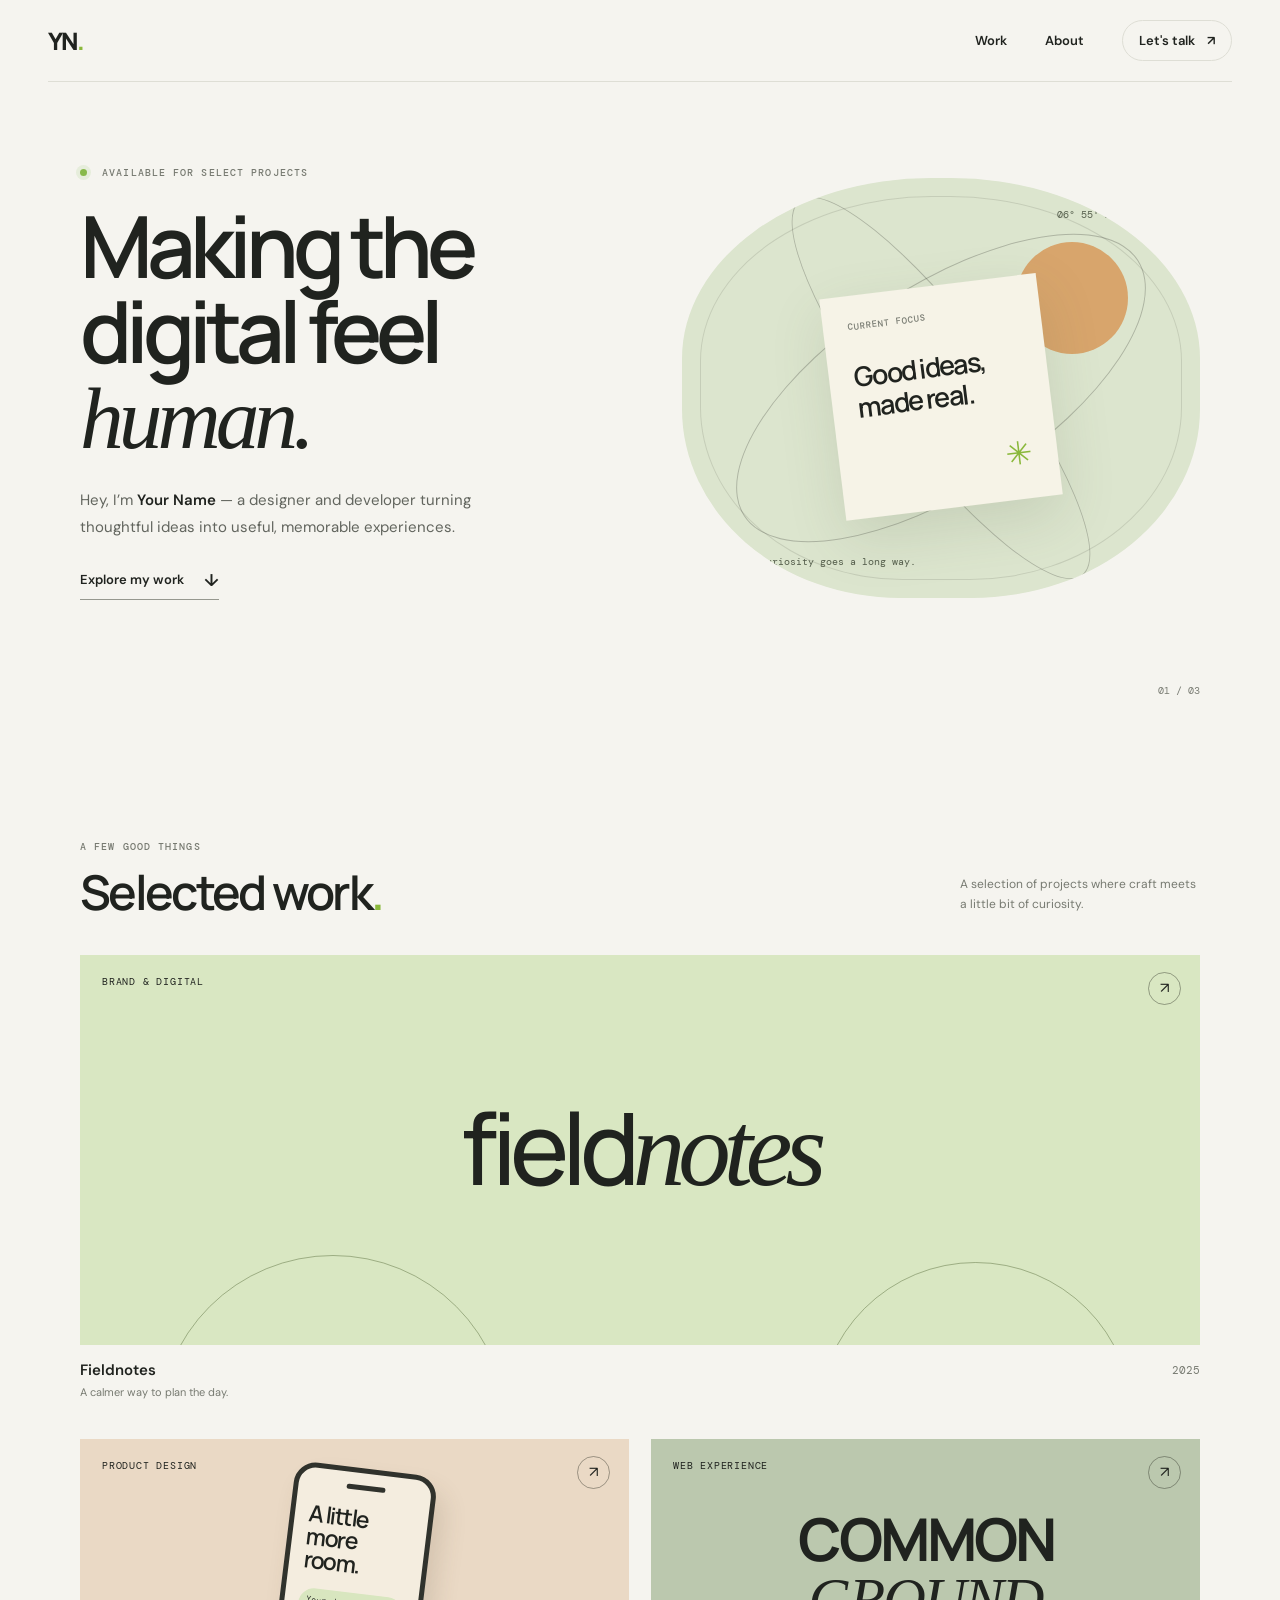
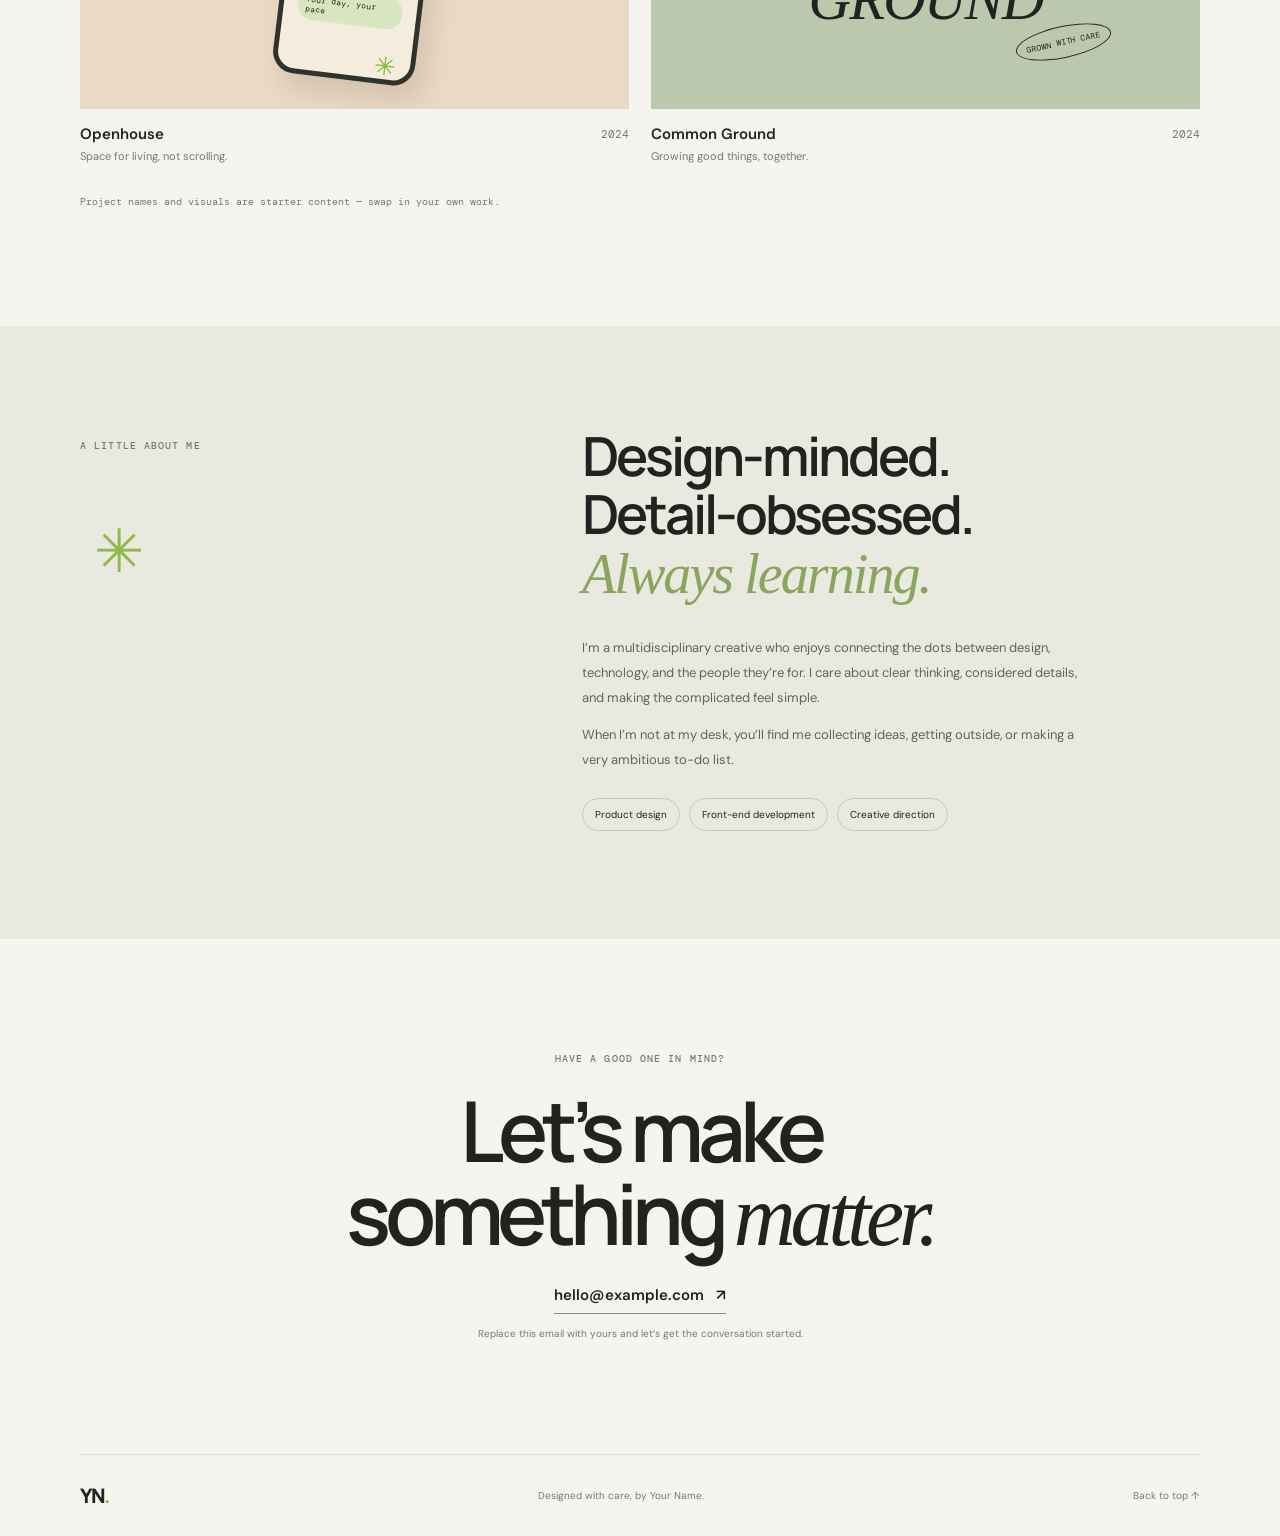
==== index.html @ 393f4171 "Add initial HTML, CSS, and JavaScript files for the project" ====
<!doctype html>
<html lang="en">
  <head>
    <meta charset="utf-8">
    <meta name="viewport" content="width=device-width, initial-scale=1">
    <meta name="theme-color" content="#f5f4ef">
    <meta name="description" content="The portfolio of Your Name, a designer and developer creating thoughtful digital experiences.">
    <title>Your Name — Designer &amp; Developer</title>
    <link rel="preconnect" href="https://fonts.googleapis.com">
    <link rel="preconnect" href="https://fonts.gstatic.com" crossorigin>
    <link href="https://fonts.googleapis.com/css2?family=DM+Mono:wght@400;500&family=DM+Sans:wght@400;500;600;700&family=Manrope:wght@400;500;600;700;800&display=swap" rel="stylesheet">
    <link rel="stylesheet" href="styles.css">
    <script src="script.js" defer></script>
  </head>
  <body>
    <header class="site-header">
      <a class="wordmark" href="#home" aria-label="Your Name, home">YN<span>.</span></a>
      <button class="menu-toggle" type="button" aria-expanded="false" aria-controls="site-nav">
        <span class="menu-toggle-label">Menu</span>
        <span class="menu-icon" aria-hidden="true"><span></span><span></span></span>
      </button>
      <nav class="site-nav" id="site-nav" aria-label="Main navigation">
        <a href="#work">Work</a>
        <a href="#about">About</a>
        <a class="nav-contact" href="#contact">Let's talk <span aria-hidden="true">↗</span></a>
      </nav>
    </header>

    <main>
      <section class="hero section-wrap" id="home">
        <div class="hero-copy">
          <p class="eyebrow"><span class="status-dot"></span> AVAILABLE FOR SELECT PROJECTS</p>
          <h1>Making the<br>digital feel <span class="serif-word">human.</span></h1>
          <p class="hero-intro">Hey, I’m <strong>Your Name</strong> — a designer and developer turning thoughtful ideas into useful, memorable experiences.</p>
          <a class="text-link" href="#work">Explore my work <span aria-hidden="true">↓</span></a>
        </div>
        <div class="hero-art" aria-label="Abstract illustration of a creative workspace" role="img">
          <div class="art-orbit orbit-one"></div>
          <div class="art-orbit orbit-two"></div>
          <div class="art-sun"></div>
          <div class="art-card">
            <span class="art-card-label">CURRENT FOCUS</span>
            <span class="art-card-title">Good ideas,<br>made real.</span>
            <span class="art-card-mark" aria-hidden="true">✳</span>
          </div>
          <span class="art-caption">A little curiosity goes a long way.</span>
          <span class="art-coordinate">06° 55' N&nbsp; 79° 51' E</span>
        </div>
        <span class="hero-index" aria-hidden="true">01 / 03</span>
      </section>

      <section class="work section-wrap" id="work">
        <div class="section-heading">
          <div>
            <p class="eyebrow">A FEW GOOD THINGS</p>
            <h2>Selected work<span class="accent-dot">.</span></h2>
          </div>
          <p class="section-note">A selection of projects where craft meets a little bit of curiosity.</p>
        </div>
        <div class="project-grid">
          <a class="project-card project-large" href="#contact">
            <div class="project-art project-art-one">
              <span class="project-kicker">BRAND &amp; DIGITAL</span>
              <span class="project-wordmark">field<span>notes</span></span>
              <span class="field-shape field-shape-one"></span>
              <span class="field-shape field-shape-two"></span>
              <span class="project-arrow" aria-hidden="true">↗</span>
            </div>
            <div class="project-meta"><div><h3>Fieldnotes</h3><p>A calmer way to plan the day.</p></div><span>2025</span></div>
          </a>
          <a class="project-card" href="#contact">
            <div class="project-art project-art-two">
              <span class="project-kicker">PRODUCT DESIGN</span>
              <div class="phone-mockup"><span class="phone-top"></span><span class="phone-greeting">A little<br>more room.</span><span class="phone-pill">Your day, your pace</span><span class="phone-spark">✳</span></div>
              <span class="project-arrow" aria-hidden="true">↗</span>
            </div>
            <div class="project-meta"><div><h3>Openhouse</h3><p>Space for living, not scrolling.</p></div><span>2024</span></div>
          </a>
          <a class="project-card" href="#contact">
            <div class="project-art project-art-three">
              <span class="project-kicker">WEB EXPERIENCE</span>
              <span class="studio-type">COMMON<br><i>GROUND</i></span>
              <span class="studio-stamp">GROWN WITH CARE</span>
              <span class="project-arrow" aria-hidden="true">↗</span>
            </div>
            <div class="project-meta"><div><h3>Common Ground</h3><p>Growing good things, together.</p></div><span>2024</span></div>
          </a>
        </div>
        <p class="edit-note">Project names and visuals are starter content — swap in your own work.</p>
      </section>

      <section class="about" id="about">
        <div class="section-wrap about-inner">
          <div class="about-label">
            <p class="eyebrow">A LITTLE ABOUT ME</p>
            <span class="about-doodle" aria-hidden="true">✳</span>
          </div>
          <div class="about-copy">
            <h2>Design-minded.<br>Detail-obsessed.<br><span>Always learning.</span></h2>
            <p>I’m a multidisciplinary creative who enjoys connecting the dots between design, technology, and the people they’re for. I care about clear thinking, considered details, and making the complicated feel simple.</p>
            <p>When I’m not at my desk, you’ll find me collecting ideas, getting outside, or making a very ambitious to-do list.</p>
            <div class="skills"><span>Product design</span><span>Front-end development</span><span>Creative direction</span></div>
          </div>
        </div>
      </section>

      <section class="contact section-wrap" id="contact">
        <p class="eyebrow">HAVE A GOOD ONE IN MIND?</p>
        <h2>Let’s make<br>something <span class="serif-word">matter.</span></h2>
        <a class="contact-link" href="mailto:hello@example.com">hello@example.com <span aria-hidden="true">↗</span></a>
        <p class="contact-hint">Replace this email with yours and let’s get the conversation started.</p>
      </section>
    </main>

    <footer class="site-footer section-wrap">
      <a class="wordmark" href="#home" aria-label="Back to top">YN<span>.</span></a>
      <p>Designed with care, by Your Name.</p>
      <a href="#home">Back to top ↑</a>
    </footer>
  </body>
</html>
---- styles.css ----
:root {
  color-scheme: light;
  --paper: #f5f4ef;
  --ink: #20231f;
  --muted: #777a71;
  --line: #deded5;
  --green: #c9ef74;
  --serif: Georgia, "Times New Roman", serif;
  --sans: "DM Sans", sans-serif;
}

* { box-sizing: border-box; }
html { scroll-behavior: smooth; scroll-padding-top: 90px; }
body { margin: 0; background: var(--paper); color: var(--ink); font-family: var(--sans); -webkit-font-smoothing: antialiased; }
a { color: inherit; text-decoration: none; }
button { font: inherit; }
.section-wrap { width: min(1120px, calc(100% - 96px)); margin-inline: auto; }

.site-header { height: 82px; width: min(1280px, calc(100% - 96px)); margin: auto; display: flex; align-items: center; justify-content: space-between; border-bottom: 1px solid var(--line); }
.wordmark { font-family: "Manrope", sans-serif; font-size: 24px; font-weight: 800; letter-spacing: -2px; }
.wordmark span, .accent-dot { color: #8ab83b; }
.site-nav { display: flex; align-items: center; gap: 38px; font-size: 13px; font-weight: 600; }
.site-nav a { transition: opacity .2s ease; }
.site-nav a:hover, .site-footer a:hover { opacity: .6; }
.nav-contact { border: 1px solid var(--line); border-radius: 30px; padding: 11px 16px; }
.nav-contact span { margin-left: 9px; }
.menu-toggle { display: none; }

.hero { position: relative; min-height: 645px; display: grid; grid-template-columns: 1.04fr .96fr; align-items: center; gap: 40px; padding-top: 36px; padding-bottom: 70px; }
.hero-copy { position: relative; z-index: 1; padding-bottom: 10px; }
.eyebrow { margin: 0 0 24px; color: var(--muted); font: 500 10px/1.5 "DM Mono", monospace; letter-spacing: 1.1px; }
.status-dot { display: inline-block; width: 7px; height: 7px; margin-right: 8px; border-radius: 50%; background: #88b94a; box-shadow: 0 0 0 4px #e6eddb; }
h1, h2, h3, p { margin-top: 0; }
.hero h1, .contact h2 { margin: 0; font: 600 clamp(54px, 6.7vw, 88px)/.99 "Manrope", sans-serif; letter-spacing: -6px; }
.serif-word { font: italic 400 1.02em/.9 var(--serif); letter-spacing: -5px; }
.hero-intro { max-width: 410px; margin: 28px 0 27px; color: #62655e; font-size: 15px; line-height: 1.8; }
.hero-intro strong { color: var(--ink); font-weight: 600; }
.text-link { display: inline-flex; align-items: center; gap: 20px; padding-bottom: 8px; border-bottom: 1px solid #96988f; font-size: 13px; font-weight: 600; }
.text-link span { font-size: 17px; transition: transform .2s ease; }
.text-link:hover span { transform: translateY(3px); }
.hero-art { position: relative; min-height: 420px; overflow: hidden; background: #dce5ce; border-radius: 48% 48% 44% 42% / 43% 43% 45% 45%; }
.hero-art::before { position: absolute; inset: 18px; border: 1px solid rgba(32, 35, 31, .12); border-radius: inherit; content: ""; }
.art-orbit { position: absolute; width: 470px; height: 205px; left: 50%; top: 50%; border: 1px solid rgba(32, 35, 31, .25); border-radius: 50%; transform: translate(-50%, -50%) rotate(-33deg); }
.orbit-two { width: 470px; height: 120px; transform: translate(-50%, -50%) rotate(53deg); }
.art-sun { position: absolute; width: 112px; height: 112px; top: 64px; right: 72px; border-radius: 50%; background: #d8a56c; }
.art-card { position: absolute; z-index: 1; top: 50%; left: 50%; width: 218px; min-height: 223px; padding: 25px; display: flex; flex-direction: column; justify-content: space-between; background: #f6f3e7; box-shadow: 0 20px 55px #4e604626; transform: translate(-50%, -46%) rotate(-7deg); }
.art-card-label { font: 500 9px "DM Mono", monospace; letter-spacing: 1px; color: var(--muted); }
.art-card-title { font: 600 27px/1.12 "Manrope", sans-serif; letter-spacing: -1.5px; }
.art-card-mark { align-self: flex-end; color: #8ab83b; font-size: 32px; }
.art-caption, .art-coordinate { position: absolute; z-index: 1; font: 10px "DM Mono", monospace; color: #545d4b; }
.art-caption { left: 24px; bottom: 30px; }
.art-coordinate { right: 23px; top: 30px; }
.hero-index { position: absolute; right: 0; bottom: 30px; color: var(--muted); font: 10px "DM Mono", monospace; }

.work { padding-top: 112px; padding-bottom: 118px; }
.section-heading { display: flex; align-items: end; justify-content: space-between; margin-bottom: 36px; }
.section-heading .eyebrow { margin-bottom: 12px; }
.section-heading h2 { margin: 0; font: 600 clamp(34px, 4vw, 48px)/1.1 "Manrope", sans-serif; letter-spacing: -2.7px; }
.section-note { width: 240px; margin: 0 0 4px; color: var(--muted); font-size: 12px; line-height: 1.7; }
.project-grid { display: grid; grid-template-columns: 1fr 1fr; column-gap: 22px; row-gap: 40px; }
.project-card { display: block; min-width: 0; }
.project-art { position: relative; height: 270px; display: flex; align-items: center; justify-content: center; overflow: hidden; }
.project-large { grid-column: 1 / -1; }
.project-large .project-art { height: 390px; }
.project-art-one { background: #d9e7c2; }
.project-art-two { background: #ead9c5; }
.project-art-three { background: #bbc8ae; }
.project-kicker { position: absolute; top: 20px; left: 22px; z-index: 2; font: 10px "DM Mono", monospace; letter-spacing: .8px; }
.project-arrow { position: absolute; z-index: 2; top: 17px; right: 19px; width: 33px; height: 33px; display: grid; place-items: center; border: 1px solid #26282066; border-radius: 50%; font-size: 15px; transition: background .2s ease, transform .2s ease; }
.project-card:hover .project-arrow { background: var(--green); transform: rotate(45deg); }
.project-wordmark { position: relative; z-index: 1; font: 500 clamp(54px, 8vw, 100px)/1 "Manrope", sans-serif; letter-spacing: -7px; }
.project-wordmark span { font: italic 400 1.05em var(--serif); }
.field-shape { position: absolute; width: 315px; height: 315px; right: 6%; bottom: -232px; border: 1px solid #60744480; border-radius: 50%; }
.field-shape-two { right: auto; bottom: -260px; left: 7%; width: 350px; height: 350px; }
.phone-mockup { position: relative; width: 143px; height: 212px; padding: 34px 14px 14px; border: 5px solid #30322c; border-radius: 22px; background: #f4eddf; box-shadow: 10px 15px 25px #55452d25; transform: rotate(7deg); }
.phone-top { position: absolute; width: 39px; height: 5px; top: 12px; left: calc(50% - 19px); border-radius: 5px; background: #30322c; }
.phone-greeting { display: block; font: 600 23px/1 "Manrope", sans-serif; letter-spacing: -1.5px; }
.phone-pill { display: block; width: fit-content; margin-top: 17px; padding: 6px 8px; border-radius: 20px; background: #d8e6bf; font: 8px "DM Mono", monospace; }
.phone-spark { display: block; margin-top: 20px; color: #8ab83b; text-align: right; font-size: 26px; }
.studio-type { font: 700 clamp(38px, 5vw, 59px)/.86 "Manrope", sans-serif; letter-spacing: -3px; text-align: center; }
.studio-type i { font: italic 400 1em var(--serif); letter-spacing: -2px; }
.studio-stamp { position: absolute; right: 16%; bottom: 19%; padding: 10px; border: 1px solid #25291c; border-radius: 50%; font: 8px "DM Mono", monospace; transform: rotate(-12deg); }
.project-meta { display: flex; align-items: start; justify-content: space-between; padding-top: 15px; }
.project-meta h3 { margin: 0 0 5px; font-size: 15px; font-weight: 600; }
.project-meta p, .project-meta > span { margin: 0; color: var(--muted); font-size: 11px; }
.project-meta > span { padding-top: 3px; font-family: "DM Mono", monospace; }
.edit-note { margin: 32px 0 0; color: var(--muted); font: 10px "DM Mono", monospace; }

.about { padding: 100px 0 108px; background: #e9e9df; }
.about-inner { display: grid; grid-template-columns: .8fr 1.2fr; gap: 90px; }
.about-label .eyebrow { margin-top: 12px; }
.about-doodle { display: inline-block; margin: 35px 0 0 14px; color: #91b94c; font-size: 60px; }
.about-copy h2 { margin: 0 0 30px; font: 600 clamp(36px, 4.5vw, 54px)/1.08 "Manrope", sans-serif; letter-spacing: -3px; }
.about-copy h2 span { color: #8ba45e; font: italic 400 1.04em var(--serif); letter-spacing: -2px; }
.about-copy > p { max-width: 515px; color: #62655e; font-size: 13px; line-height: 1.9; }
.skills { display: flex; flex-wrap: wrap; gap: 9px; margin-top: 25px; }
.skills span { padding: 9px 12px; border: 1px solid #c8c9bd; border-radius: 30px; font-size: 10px; }

.contact { padding-top: 112px; padding-bottom: 114px; text-align: center; }
.contact .eyebrow { margin-bottom: 22px; }
.contact h2 { font-size: clamp(54px, 7vw, 84px); }
.contact-link { display: inline-block; margin-top: 30px; padding-bottom: 8px; border-bottom: 1px solid #8a8d83; font-size: 15px; font-weight: 600; }
.contact-link span { margin-left: 8px; }
.contact-hint { margin: 13px 0 0; color: var(--muted); font-size: 10px; }
.site-footer { min-height: 82px; display: flex; align-items: center; justify-content: space-between; border-top: 1px solid var(--line); }
.site-footer .wordmark { font-size: 20px; }
.site-footer p, .site-footer > a:last-child { margin: 0; color: var(--muted); font-size: 10px; }

@media (max-width: 760px) {
  .section-wrap, .site-header { width: calc(100% - 44px); }
  .site-header { height: 70px; }
  .menu-toggle { display: flex; align-items: center; gap: 10px; padding: 8px 0 8px 8px; border: 0; background: transparent; color: var(--ink); cursor: pointer; font-size: 12px; }
  .menu-icon { display: flex; width: 18px; flex-direction: column; gap: 5px; }
  .menu-icon span { height: 1px; background: var(--ink); }
  .site-nav { position: absolute; z-index: 4; top: 69px; right: 22px; left: 22px; display: none; align-items: stretch; gap: 0; padding: 8px 18px; border: 1px solid var(--line); background: var(--paper); }
  .site-nav.is-open { display: flex; flex-direction: column; }
  .site-nav a { padding: 14px 0; }
  .site-nav .nav-contact { padding: 14px 0; border: 0; border-top: 1px solid var(--line); border-radius: 0; }
  .hero { min-height: auto; grid-template-columns: 1fr; gap: 42px; padding-top: 75px; padding-bottom: 68px; }
  .hero h1 { font-size: clamp(54px, 13vw, 78px); letter-spacing: -4px; }
  .hero-art { min-height: 340px; }
  .art-sun { width: 85px; height: 85px; top: 55px; right: 46px; }
  .art-card { width: 190px; min-height: 195px; }
  .art-card-title { font-size: 24px; }
  .hero-index { bottom: 23px; }
  .work { padding-top: 75px; padding-bottom: 80px; }
  .section-heading { align-items: start; flex-direction: column; gap: 15px; margin-bottom: 26px; }
  .section-note { width: auto; max-width: 300px; }
  .project-grid { grid-template-columns: 1fr; row-gap: 30px; }
  .project-large { grid-column: auto; }
  .project-large .project-art { height: 280px; }
  .project-art { height: 250px; }
  .project-wordmark { letter-spacing: -4px; }
  .about { padding: 70px 0 75px; }
  .about-inner { grid-template-columns: 1fr; gap: 22px; }
  .about-doodle { display: none; }
  .about-copy h2 { font-size: 43px; }
  .contact { padding-top: 80px; padding-bottom: 84px; }
  .contact h2 { font-size: clamp(55px, 13vw, 78px); letter-spacing: -4px; }
  .site-footer { min-height: 72px; }
}

@media (prefers-reduced-motion: reduce) {
  *, *::before, *::after { scroll-behavior: auto !important; transition-duration: .01ms !important; animation-duration: .01ms !important; }
}
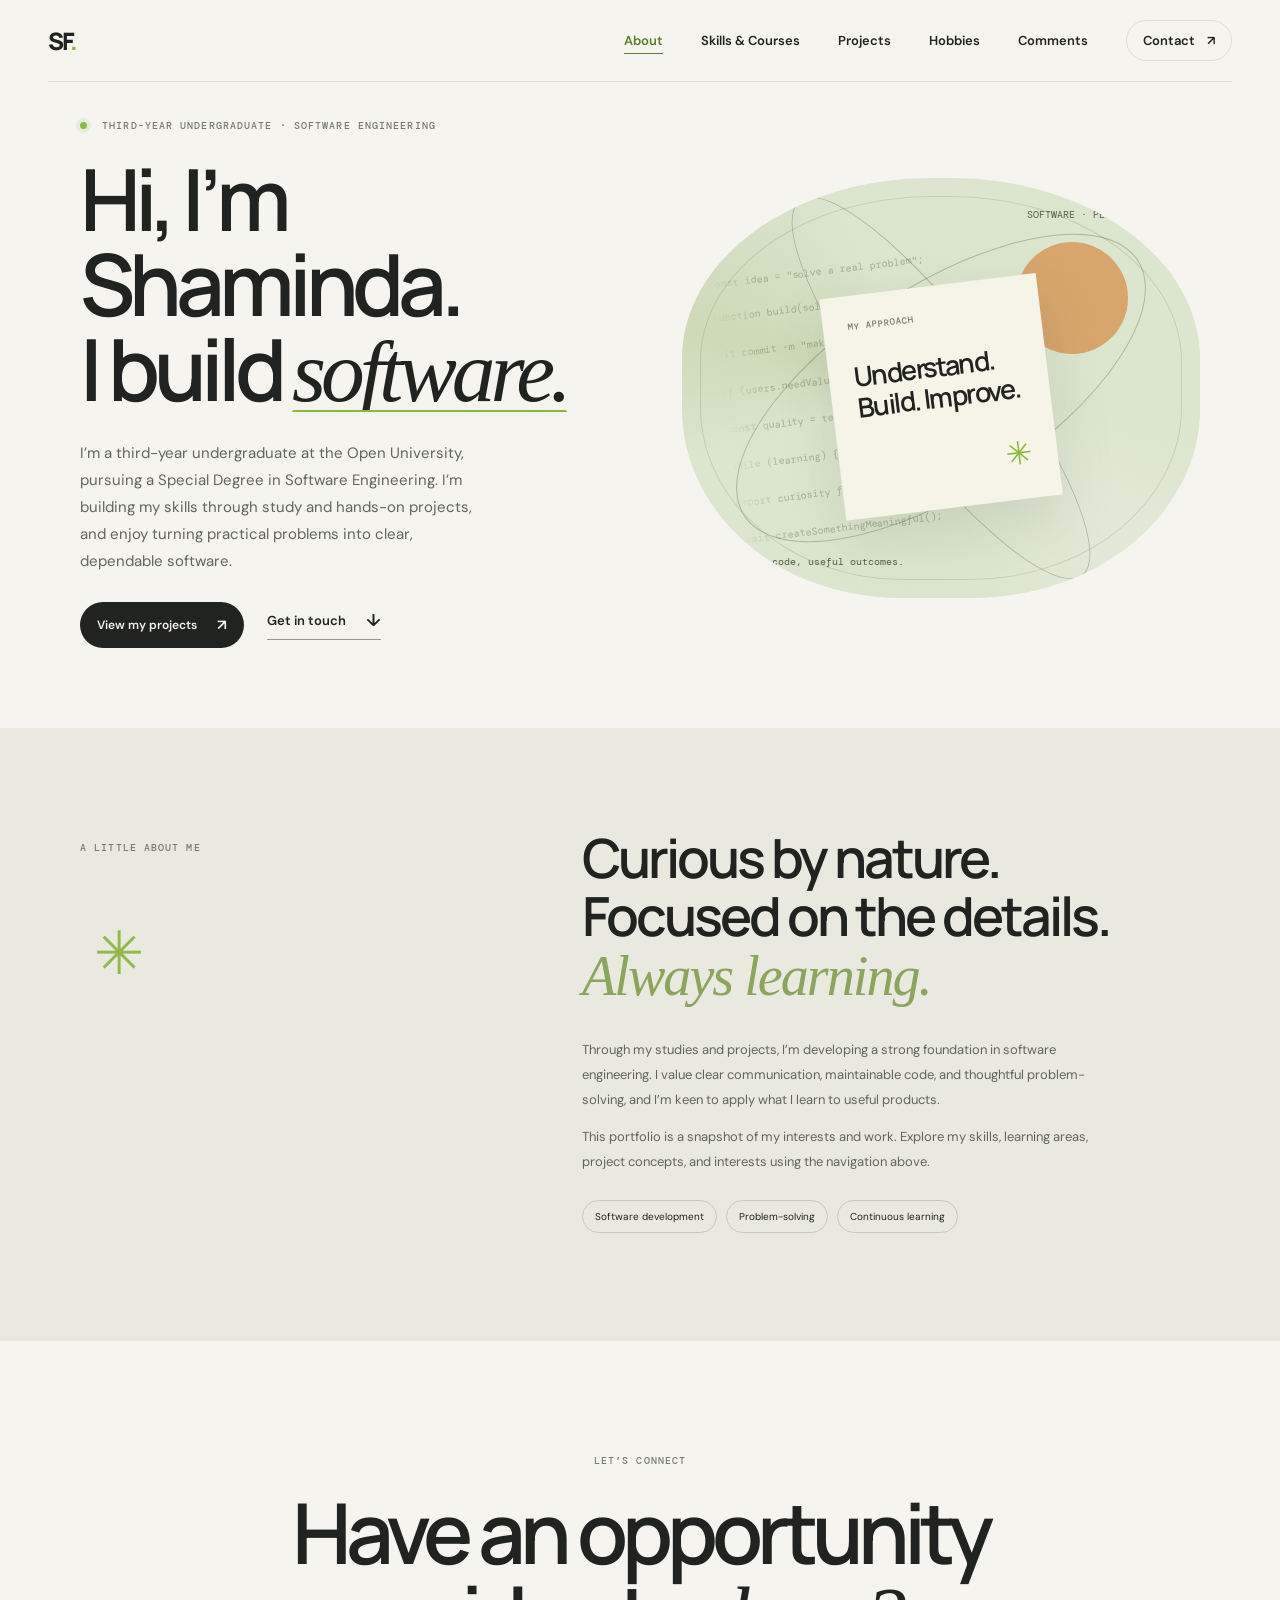
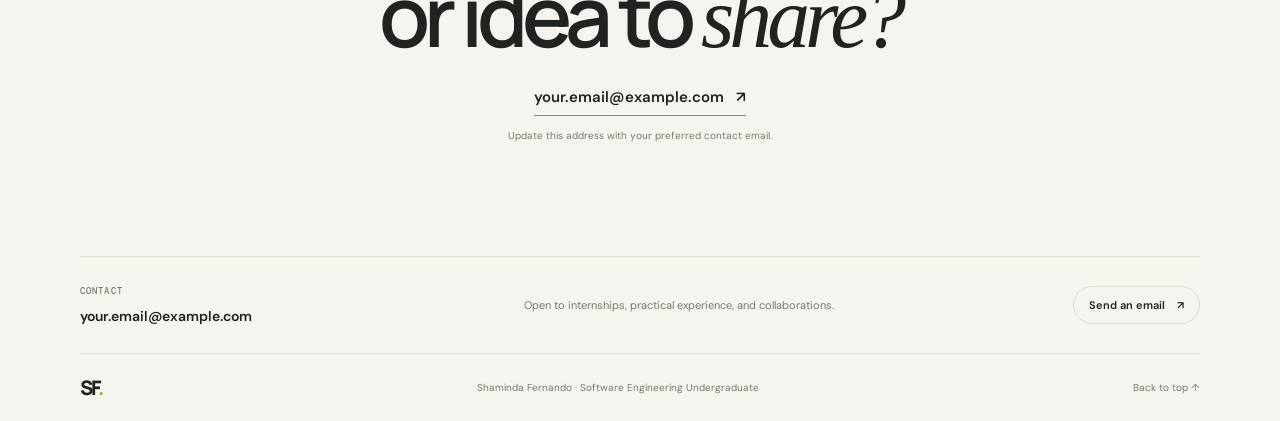
==== commit 827e6142: "Initial portfolio upload" ====
--- a/index.html
+++ b/index.html
@@ -4,118 +4,94 @@
     <meta charset="utf-8">
     <meta name="viewport" content="width=device-width, initial-scale=1">
     <meta name="theme-color" content="#f5f4ef">
-    <meta name="description" content="The portfolio of Your Name, a designer and developer creating thoughtful digital experiences.">
-    <title>Your Name — Designer &amp; Developer</title>
+    <meta name="description" content="About Shaminda Fernando, a third-year undergraduate at the Open University pursuing a Special Degree in Software Engineering.">
+    <title>About — Shaminda Fernando</title>
     <link rel="preconnect" href="https://fonts.googleapis.com">
     <link rel="preconnect" href="https://fonts.gstatic.com" crossorigin>
     <link href="https://fonts.googleapis.com/css2?family=DM+Mono:wght@400;500&family=DM+Sans:wght@400;500;600;700&family=Manrope:wght@400;500;600;700;800&display=swap" rel="stylesheet">
     <link rel="stylesheet" href="styles.css">
     <script src="script.js" defer></script>
   </head>
-  <body>
+  <body id="top">
     <header class="site-header">
-      <a class="wordmark" href="#home" aria-label="Your Name, home">YN<span>.</span></a>
+      <a class="wordmark" href="index.html" aria-label="Shaminda Fernando, home">SF<span>.</span></a>
       <button class="menu-toggle" type="button" aria-expanded="false" aria-controls="site-nav">
         <span class="menu-toggle-label">Menu</span>
         <span class="menu-icon" aria-hidden="true"><span></span><span></span></span>
       </button>
       <nav class="site-nav" id="site-nav" aria-label="Main navigation">
-        <a href="#work">Work</a>
-        <a href="#about">About</a>
-        <a class="nav-contact" href="#contact">Let's talk <span aria-hidden="true">↗</span></a>
+        <a href="index.html" aria-current="page">About</a>
+        <a href="skills.html">Skills &amp; Courses</a>
+        <a href="projects.html">Projects</a>
+        <a href="hobbies.html">Hobbies</a>
+        <a href="comments.html">Comments</a>
+        <a class="nav-contact" href="#contact">Contact <span aria-hidden="true">↗</span></a>
       </nav>
     </header>
 
     <main>
-      <section class="hero section-wrap" id="home">
+      <section class="hero section-wrap about-home">
         <div class="hero-copy">
-          <p class="eyebrow"><span class="status-dot"></span> AVAILABLE FOR SELECT PROJECTS</p>
-          <h1>Making the<br>digital feel <span class="serif-word">human.</span></h1>
-          <p class="hero-intro">Hey, I’m <strong>Your Name</strong> — a designer and developer turning thoughtful ideas into useful, memorable experiences.</p>
-          <a class="text-link" href="#work">Explore my work <span aria-hidden="true">↓</span></a>
+          <p class="eyebrow"><span class="status-dot"></span> THIRD-YEAR UNDERGRADUATE · SOFTWARE ENGINEERING</p>
+          <h1>Hi, I’m Shaminda.<br>I build <span class="serif-word hero-emphasis">software.</span></h1>
+          <p class="hero-intro">I’m a third-year undergraduate at the Open University, pursuing a Special Degree in Software Engineering. I’m building my skills through study and hands-on projects, and enjoy turning practical problems into clear, dependable software.</p>
+          <div class="hero-actions">
+            <a class="button-link" href="projects.html">View my projects <span aria-hidden="true">↗</span></a>
+            <a class="text-link" href="#contact">Get in touch <span aria-hidden="true">↓</span></a>
+          </div>
         </div>
-        <div class="hero-art" aria-label="Abstract illustration of a creative workspace" role="img">
+        <div class="hero-art" aria-label="Abstract illustration representing software development" role="img">
+          <pre class="code-backdrop" aria-hidden="true"><span>const idea = "solve a real problem";</span><span>function build(solution) { return improve(solution); }</span><span>git commit -m "make it useful"</span><span>if (users.needValue) ship(product);</span><span>const quality = tests.pass() && code.isReadable;</span><span>while (learning) { keepBuilding(); }</span><span>import curiosity from "everywhere";</span><span>await createSomethingMeaningful();</span></pre>
           <div class="art-orbit orbit-one"></div>
           <div class="art-orbit orbit-two"></div>
           <div class="art-sun"></div>
           <div class="art-card">
-            <span class="art-card-label">CURRENT FOCUS</span>
-            <span class="art-card-title">Good ideas,<br>made real.</span>
+            <span class="art-card-label">MY APPROACH</span>
+            <span class="art-card-title">Understand.<br>Build. Improve.</span>
             <span class="art-card-mark" aria-hidden="true">✳</span>
           </div>
-          <span class="art-caption">A little curiosity goes a long way.</span>
-          <span class="art-coordinate">06° 55' N&nbsp; 79° 51' E</span>
+          <span class="art-caption">Thoughtful code, useful outcomes.</span>
+          <span class="art-coordinate">SOFTWARE · PEOPLE · IDEAS</span>
         </div>
-        <span class="hero-index" aria-hidden="true">01 / 03</span>
       </section>
 
-      <section class="work section-wrap" id="work">
-        <div class="section-heading">
-          <div>
-            <p class="eyebrow">A FEW GOOD THINGS</p>
-            <h2>Selected work<span class="accent-dot">.</span></h2>
-          </div>
-          <p class="section-note">A selection of projects where craft meets a little bit of curiosity.</p>
-        </div>
-        <div class="project-grid">
-          <a class="project-card project-large" href="#contact">
-            <div class="project-art project-art-one">
-              <span class="project-kicker">BRAND &amp; DIGITAL</span>
-              <span class="project-wordmark">field<span>notes</span></span>
-              <span class="field-shape field-shape-one"></span>
-              <span class="field-shape field-shape-two"></span>
-              <span class="project-arrow" aria-hidden="true">↗</span>
-            </div>
-            <div class="project-meta"><div><h3>Fieldnotes</h3><p>A calmer way to plan the day.</p></div><span>2025</span></div>
-          </a>
-          <a class="project-card" href="#contact">
-            <div class="project-art project-art-two">
-              <span class="project-kicker">PRODUCT DESIGN</span>
-              <div class="phone-mockup"><span class="phone-top"></span><span class="phone-greeting">A little<br>more room.</span><span class="phone-pill">Your day, your pace</span><span class="phone-spark">✳</span></div>
-              <span class="project-arrow" aria-hidden="true">↗</span>
-            </div>
-            <div class="project-meta"><div><h3>Openhouse</h3><p>Space for living, not scrolling.</p></div><span>2024</span></div>
-          </a>
-          <a class="project-card" href="#contact">
-            <div class="project-art project-art-three">
-              <span class="project-kicker">WEB EXPERIENCE</span>
-              <span class="studio-type">COMMON<br><i>GROUND</i></span>
-              <span class="studio-stamp">GROWN WITH CARE</span>
-              <span class="project-arrow" aria-hidden="true">↗</span>
-            </div>
-            <div class="project-meta"><div><h3>Common Ground</h3><p>Growing good things, together.</p></div><span>2024</span></div>
-          </a>
-        </div>
-        <p class="edit-note">Project names and visuals are starter content — swap in your own work.</p>
-      </section>
-
-      <section class="about" id="about">
+      <section class="about" aria-labelledby="about-heading">
         <div class="section-wrap about-inner">
           <div class="about-label">
             <p class="eyebrow">A LITTLE ABOUT ME</p>
             <span class="about-doodle" aria-hidden="true">✳</span>
           </div>
           <div class="about-copy">
-            <h2>Design-minded.<br>Detail-obsessed.<br><span>Always learning.</span></h2>
-            <p>I’m a multidisciplinary creative who enjoys connecting the dots between design, technology, and the people they’re for. I care about clear thinking, considered details, and making the complicated feel simple.</p>
-            <p>When I’m not at my desk, you’ll find me collecting ideas, getting outside, or making a very ambitious to-do list.</p>
-            <div class="skills"><span>Product design</span><span>Front-end development</span><span>Creative direction</span></div>
+            <h2 id="about-heading">Curious by nature.<br>Focused on the details.<br><span>Always learning.</span></h2>
+            <p>Through my studies and projects, I’m developing a strong foundation in software engineering. I value clear communication, maintainable code, and thoughtful problem-solving, and I’m keen to apply what I learn to useful products.</p>
+            <p>This portfolio is a snapshot of my interests and work. Explore my skills, learning areas, project concepts, and interests using the navigation above.</p>
+            <div class="skills"><span>Software development</span><span>Problem-solving</span><span>Continuous learning</span></div>
           </div>
         </div>
       </section>
 
       <section class="contact section-wrap" id="contact">
-        <p class="eyebrow">HAVE A GOOD ONE IN MIND?</p>
-        <h2>Let’s make<br>something <span class="serif-word">matter.</span></h2>
-        <a class="contact-link" href="mailto:hello@example.com">hello@example.com <span aria-hidden="true">↗</span></a>
-        <p class="contact-hint">Replace this email with yours and let’s get the conversation started.</p>
+        <p class="eyebrow">LET’S CONNECT</p>
+        <h2>Have an opportunity<br>or idea to <span class="serif-word">share?</span></h2>
+        <a class="contact-link" href="mailto:your.email@example.com">your.email@example.com <span aria-hidden="true">↗</span></a>
+        <p class="contact-hint">Update this address with your preferred contact email.</p>
       </section>
     </main>
 
     <footer class="site-footer section-wrap">
-      <a class="wordmark" href="#home" aria-label="Back to top">YN<span>.</span></a>
-      <p>Designed with care, by Your Name.</p>
-      <a href="#home">Back to top ↑</a>
+      <div class="footer-contact">
+        <div>
+          <p class="eyebrow">CONTACT</p>
+          <a class="footer-email" href="mailto:your.email@example.com">your.email@example.com</a>
+        </div>
+        <p>Open to internships, practical experience, and collaborations.</p>
+        <a class="footer-cta" href="mailto:your.email@example.com">Send an email <span aria-hidden="true">↗</span></a>
+      </div>
+      <div class="footer-bottom">
+        <a class="wordmark" href="index.html" aria-label="Back to home">SF<span>.</span></a>
+        <p>Shaminda Fernando · Software Engineering Undergraduate</p>
+        <a href="#top">Back to top ↑</a>
+      </div>
     </footer>
   </body>
 </html>
--- a/styles.css
+++ b/styles.css
@@ -16,34 +16,57 @@
 button { font: inherit; }
 .section-wrap { width: min(1120px, calc(100% - 96px)); margin-inline: auto; }
 
-.site-header { height: 82px; width: min(1280px, calc(100% - 96px)); margin: auto; display: flex; align-items: center; justify-content: space-between; border-bottom: 1px solid var(--line); }
+.site-header { position: sticky; z-index: 5; top: 0; height: 82px; width: min(1280px, calc(100% - 96px)); margin: auto; display: flex; align-items: center; justify-content: space-between; border-bottom: 1px solid var(--line); background: var(--paper); }
 .wordmark { font-family: "Manrope", sans-serif; font-size: 24px; font-weight: 800; letter-spacing: -2px; }
 .wordmark span, .accent-dot { color: #8ab83b; }
 .site-nav { display: flex; align-items: center; gap: 38px; font-size: 13px; font-weight: 600; }
 .site-nav a { transition: opacity .2s ease; }
+.site-nav a:not(.nav-contact) { position: relative; }
+.site-nav a:not(.nav-contact)::after { position: absolute; right: 0; bottom: -5px; left: 0; height: 1px; background: currentColor; content: ""; transform: scaleX(0); transform-origin: left; transition: transform .25s ease; }
+.site-nav a:not(.nav-contact):hover::after, .site-nav a[aria-current="page"]::after { transform: scaleX(1); }
 .site-nav a:hover, .site-footer a:hover { opacity: .6; }
+.site-nav a[aria-current="page"] { color: #607c2c; }
 .nav-contact { border: 1px solid var(--line); border-radius: 30px; padding: 11px 16px; }
 .nav-contact span { margin-left: 9px; }
 .menu-toggle { display: none; }
+a:focus-visible, button:focus-visible { outline: 2px solid #607c2c; outline-offset: 4px; }
 
 .hero { position: relative; min-height: 645px; display: grid; grid-template-columns: 1.04fr .96fr; align-items: center; gap: 40px; padding-top: 36px; padding-bottom: 70px; }
 .hero-copy { position: relative; z-index: 1; padding-bottom: 10px; }
 .eyebrow { margin: 0 0 24px; color: var(--muted); font: 500 10px/1.5 "DM Mono", monospace; letter-spacing: 1.1px; }
-.status-dot { display: inline-block; width: 7px; height: 7px; margin-right: 8px; border-radius: 50%; background: #88b94a; box-shadow: 0 0 0 4px #e6eddb; }
+.status-dot { display: inline-block; width: 7px; height: 7px; margin-right: 8px; border-radius: 50%; background: #88b94a; box-shadow: 0 0 0 4px #e6eddb; animation: status-pulse 2.8s ease-out infinite; }
 h1, h2, h3, p { margin-top: 0; }
 .hero h1, .contact h2 { margin: 0; font: 600 clamp(54px, 6.7vw, 88px)/.99 "Manrope", sans-serif; letter-spacing: -6px; }
 .serif-word { font: italic 400 1.02em/.9 var(--serif); letter-spacing: -5px; }
 .hero-intro { max-width: 410px; margin: 28px 0 27px; color: #62655e; font-size: 15px; line-height: 1.8; }
 .hero-intro strong { color: var(--ink); font-weight: 600; }
+.hero-emphasis { position: relative; display: inline-block; }
+.hero-copy.reveal.is-visible .hero-emphasis { animation: word-reveal .9s .18s cubic-bezier(.2, .75, .25, 1) both; }
+.hero-emphasis::after { position: absolute; right: 0; bottom: -.04em; left: 0; height: .055em; border-radius: 2px; background: #8ab83b; content: ""; transform: scaleX(0); transform-origin: left; }
+.hero-copy.reveal.is-visible .hero-emphasis::after { animation: underline-draw .55s .78s ease-out forwards; }
 .text-link { display: inline-flex; align-items: center; gap: 20px; padding-bottom: 8px; border-bottom: 1px solid #96988f; font-size: 13px; font-weight: 600; }
 .text-link span { font-size: 17px; transition: transform .2s ease; }
 .text-link:hover span { transform: translateY(3px); }
-.hero-art { position: relative; min-height: 420px; overflow: hidden; background: #dce5ce; border-radius: 48% 48% 44% 42% / 43% 43% 45% 45%; }
+.hero-art { position: relative; min-height: 420px; overflow: hidden; background: #dce5ce; border-radius: 48% 48% 44% 42% / 43% 43% 45% 45%; isolation: isolate; }
 .hero-art::before { position: absolute; inset: 18px; border: 1px solid rgba(32, 35, 31, .12); border-radius: inherit; content: ""; }
+.hero-art::after { position: absolute; z-index: -1; inset: -35%; background: conic-gradient(from 20deg, transparent 0 22%, #f5f4ef44 30%, transparent 42% 65%, #a4bb7c44 73%, transparent 86%); content: ""; animation: slow-spin 32s linear infinite; }
+.code-backdrop { position: absolute; z-index: 0; inset: 16% 8%; margin: 0; overflow: hidden; color: #536d3c; font: 10px/2.5 "DM Mono", monospace; opacity: .43; transform: rotate(-7deg); mask-image: linear-gradient(90deg, transparent, #000 12%, #000 78%, transparent); }
+.code-backdrop span { position: absolute; left: 0; white-space: nowrap; animation: code-drift 17s ease-in-out infinite alternate; }
+.code-backdrop span:nth-child(1) { top: 0; }
+.code-backdrop span:nth-child(2) { top: 12%; animation-delay: -3s; }
+.code-backdrop span:nth-child(3) { top: 25%; animation-delay: -6s; }
+.code-backdrop span:nth-child(4) { top: 38%; animation-delay: -9s; }
+.code-backdrop span:nth-child(5) { top: 51%; animation-delay: -12s; }
+.code-backdrop span:nth-child(6) { top: 64%; animation-delay: -2s; }
+.code-backdrop span:nth-child(7) { top: 77%; animation-delay: -7s; }
+.code-backdrop span:nth-child(8) { top: 90%; animation-delay: -11s; }
 .art-orbit { position: absolute; width: 470px; height: 205px; left: 50%; top: 50%; border: 1px solid rgba(32, 35, 31, .25); border-radius: 50%; transform: translate(-50%, -50%) rotate(-33deg); }
 .orbit-two { width: 470px; height: 120px; transform: translate(-50%, -50%) rotate(53deg); }
+.orbit-one { animation: orbit-drift 12s ease-in-out infinite alternate; }
+.orbit-two { animation: orbit-drift-two 15s ease-in-out infinite alternate; }
 .art-sun { position: absolute; width: 112px; height: 112px; top: 64px; right: 72px; border-radius: 50%; background: #d8a56c; }
-.art-card { position: absolute; z-index: 1; top: 50%; left: 50%; width: 218px; min-height: 223px; padding: 25px; display: flex; flex-direction: column; justify-content: space-between; background: #f6f3e7; box-shadow: 0 20px 55px #4e604626; transform: translate(-50%, -46%) rotate(-7deg); }
+.art-card { position: absolute; z-index: 1; top: 50%; left: 50%; width: 218px; min-height: 223px; padding: 25px; display: flex; flex-direction: column; justify-content: space-between; background: #f6f3e7; box-shadow: 0 20px 55px #4e604626; transform: translate(-50%, -46%) rotate(-7deg); transition: transform .45s cubic-bezier(.2, .8, .2, 1), box-shadow .45s ease; }
+.hero-art:hover .art-card { transform: translate(-50%, -50%) rotate(-2deg); box-shadow: 0 28px 65px #4e604640; }
 .art-card-label { font: 500 9px "DM Mono", monospace; letter-spacing: 1px; color: var(--muted); }
 .art-card-title { font: 600 27px/1.12 "Manrope", sans-serif; letter-spacing: -1.5px; }
 .art-card-mark { align-self: flex-end; color: #8ab83b; font-size: 32px; }
@@ -60,6 +83,8 @@
 .project-grid { display: grid; grid-template-columns: 1fr 1fr; column-gap: 22px; row-gap: 40px; }
 .project-card { display: block; min-width: 0; }
 .project-art { position: relative; height: 270px; display: flex; align-items: center; justify-content: center; overflow: hidden; }
+.project-art::after { position: absolute; top: -40%; bottom: -40%; left: -45%; width: 35%; background: linear-gradient(90deg, transparent, #ffffff70, transparent); content: ""; opacity: 0; pointer-events: none; transform: skewX(-18deg); }
+.project-card:hover .project-art::after { animation: project-sheen .8s ease; }
 .project-large { grid-column: 1 / -1; }
 .project-large .project-art { height: 390px; }
 .project-art-one { background: #d9e7c2; }
@@ -70,6 +95,8 @@
 .project-card:hover .project-arrow { background: var(--green); transform: rotate(45deg); }
 .project-wordmark { position: relative; z-index: 1; font: 500 clamp(54px, 8vw, 100px)/1 "Manrope", sans-serif; letter-spacing: -7px; }
 .project-wordmark span { font: italic 400 1.05em var(--serif); }
+.code-wordmark { font-family: "DM Mono", monospace; letter-spacing: -5px; }
+.code-wordmark span { font-family: "DM Mono", monospace; font-style: normal; color: #607444; }
 .field-shape { position: absolute; width: 315px; height: 315px; right: 6%; bottom: -232px; border: 1px solid #60744480; border-radius: 50%; }
 .field-shape-two { right: auto; bottom: -260px; left: 7%; width: 350px; height: 350px; }
 .phone-mockup { position: relative; width: 143px; height: 212px; padding: 34px 14px 14px; border: 5px solid #30322c; border-radius: 22px; background: #f4eddf; box-shadow: 10px 15px 25px #55452d25; transform: rotate(7deg); }
@@ -102,9 +129,121 @@
 .contact-link { display: inline-block; margin-top: 30px; padding-bottom: 8px; border-bottom: 1px solid #8a8d83; font-size: 15px; font-weight: 600; }
 .contact-link span { margin-left: 8px; }
 .contact-hint { margin: 13px 0 0; color: var(--muted); font-size: 10px; }
-.site-footer { min-height: 82px; display: flex; align-items: center; justify-content: space-between; border-top: 1px solid var(--line); }
+.site-footer { display: block; padding-top: 28px; border-top: 1px solid var(--line); }
 .site-footer .wordmark { font-size: 20px; }
-.site-footer p, .site-footer > a:last-child { margin: 0; color: var(--muted); font-size: 10px; }
+.footer-contact { display: grid; grid-template-columns: 1fr 1.25fr auto; align-items: center; gap: 24px; padding-bottom: 27px; }
+.footer-contact .eyebrow { margin: 0 0 6px; font-size: 9px; }
+.footer-contact > p { margin: 0; color: var(--muted); font-size: 11px; }
+.footer-email { font-size: 14px; font-weight: 600; }
+.footer-cta { padding: 11px 15px; border: 1px solid var(--line); border-radius: 30px; font-size: 11px; font-weight: 600; }
+.footer-cta span { margin-left: 9px; }
+.footer-bottom { min-height: 68px; display: flex; align-items: center; justify-content: space-between; border-top: 1px solid var(--line); }
+.footer-bottom p, .footer-bottom > a:last-child { margin: 0; color: var(--muted); font-size: 10px; }
+
+.hero-actions { display: flex; align-items: center; flex-wrap: wrap; gap: 23px; }
+.button-link { display: inline-flex; align-items: center; gap: 20px; padding: 13px 17px; border-radius: 30px; background: var(--ink); color: var(--paper); font-size: 12px; font-weight: 600; transition: background .2s ease, transform .2s ease; }
+.button-link:hover { background: #4a5740; transform: translateY(-2px); }
+.button-link span { font-size: 15px; }
+.about-home { min-height: 610px; }
+.page-main { min-height: calc(100vh - 164px); }
+.page-intro { max-width: 720px; padding: 104px 0 74px; }
+.page-intro .eyebrow { margin-bottom: 18px; }
+.page-intro h1 { margin: 0 0 22px; font: 600 clamp(48px, 7vw, 78px)/1.02 "Manrope", sans-serif; letter-spacing: -5px; }
+.page-intro h1 .serif-word { white-space: nowrap; }
+.page-intro > p:last-child { max-width: 590px; margin: 0; color: #62655e; font-size: 15px; line-height: 1.8; }
+.content-section { padding: 0 0 92px; }
+.content-section .section-heading { margin-bottom: 28px; }
+.info-grid { display: grid; grid-template-columns: repeat(3, 1fr); gap: 16px; }
+.info-card { min-height: 250px; padding: 25px; border: 1px solid var(--line); background: #faf9f5; }
+.card-number, .learning-index, .interest-number { color: var(--muted); font: 10px "DM Mono", monospace; }
+.info-card h3 { margin: 30px 0 10px; font: 600 20px "Manrope", sans-serif; letter-spacing: -.5px; }
+.info-card > p, .interest-card > p { min-height: 42px; margin-bottom: 18px; color: #62655e; font-size: 12px; line-height: 1.7; }
+.info-card .skills { margin-top: 0; gap: 7px; }
+.info-card .skills span, .case-copy .skills span { padding: 7px 10px; font-size: 9px; }
+.learning-section { padding-bottom: 105px; }
+.learning-list { border-top: 1px solid var(--line); }
+.learning-item { display: grid; grid-template-columns: 48px 1fr auto; align-items: center; gap: 18px; padding: 24px 0; border-bottom: 1px solid var(--line); }
+.learning-item h3 { margin: 0 0 6px; font: 600 16px "Manrope", sans-serif; }
+.learning-item p { margin: 0; color: var(--muted); font-size: 12px; line-height: 1.6; }
+.learning-status { padding: 7px 10px; border: 1px solid var(--line); border-radius: 20px; color: #62655e; font: 9px "DM Mono", monospace; white-space: nowrap; }
+.learning-section .edit-note { margin-top: 20px; line-height: 1.7; }
+.projects-list { padding-bottom: 100px; }
+.case-study { display: grid; grid-template-columns: 1fr 1fr; min-height: 360px; margin-bottom: 28px; background: #eeeee7; }
+.case-study-reverse .case-art { order: 2; }
+.case-study-reverse .case-copy { order: 1; }
+.case-art { position: relative; min-height: 360px; display: flex; align-items: center; justify-content: center; overflow: hidden; }
+.case-art-one { background: #d9e7c2; }
+.case-art-two { background: #ead9c5; }
+.case-art-three { background: #bbc8ae; }
+.case-art .project-wordmark { font-size: clamp(42px, 6vw, 72px); }
+.case-copy { align-self: center; padding: 40px clamp(24px, 5vw, 58px); }
+.case-copy .eyebrow { margin-bottom: 12px; }
+.case-copy h2 { margin: 0 0 13px; font: 600 clamp(24px, 3vw, 34px)/1.15 "Manrope", sans-serif; letter-spacing: -1.5px; }
+.case-copy > p:not(.eyebrow):not(.case-placeholder) { color: #62655e; font-size: 12px; line-height: 1.8; }
+.case-copy .skills { margin: 19px 0; }
+.case-placeholder { margin: 18px 0 0; color: var(--muted); font: 9px/1.7 "DM Mono", monospace; }
+.interest-grid { display: grid; grid-template-columns: 1fr 1fr; gap: 16px; padding-bottom: 24px; }
+.interest-card { position: relative; min-height: 235px; padding: 26px; overflow: hidden; }
+.interest-card-one { background: #e3e9d8; }
+.interest-card-two { background: #eee1d1; }
+.interest-card-three { background: #e8e8de; }
+.interest-card-four { background: #dce5ce; }
+.interest-icon { position: absolute; top: 21px; right: 24px; color: #789347; font-size: 28px; }
+.interest-card h2 { margin: 52px 0 11px; font: 600 22px "Manrope", sans-serif; letter-spacing: -.7px; }
+.interest-card > p { max-width: 330px; margin: 0; }
+.page-main > .edit-note { padding-bottom: 64px; line-height: 1.7; }
+.comments-panel { min-height: 250px; margin: 0 0 100px; padding: 28px; border: 1px solid var(--line); background: #faf9f5; }
+.comments-status { margin: 0 0 24px; color: var(--muted); font-size: 12px; line-height: 1.7; }
+#disqus_thread { min-height: 180px; }
+
+@keyframes gentle-float {
+  0%, 100% { transform: translateY(0); }
+  50% { transform: translateY(-8px); }
+}
+
+@keyframes slow-spin {
+  to { transform: rotate(360deg); }
+}
+
+@keyframes orbit-drift {
+  to { transform: translate(-50%, -50%) rotate(-28deg) scale(1.05); }
+}
+
+@keyframes orbit-drift-two {
+  to { transform: translate(-50%, -50%) rotate(58deg) scale(.96); }
+}
+
+@keyframes status-pulse {
+  0% { box-shadow: 0 0 0 0 #88b94a55; }
+  70%, 100% { box-shadow: 0 0 0 7px #88b94a00; }
+}
+
+@keyframes project-sheen {
+  0% { left: -45%; opacity: 0; }
+  15% { opacity: 1; }
+  100% { left: 120%; opacity: 0; }
+}
+
+@keyframes code-drift {
+  from { opacity: .2; transform: translateX(5%); }
+  to { opacity: .7; transform: translateX(-8%); }
+}
+
+@keyframes word-reveal {
+  from { clip-path: inset(0 100% 0 0); opacity: .35; transform: translateY(.12em); }
+  to { clip-path: inset(0); opacity: 1; transform: translateY(0); }
+}
+
+@keyframes underline-draw {
+  to { transform: scaleX(1); }
+}
+
+.art-sun { animation: gentle-float 5s ease-in-out infinite; }
+.info-card, .case-study, .interest-card { transition: transform .25s ease, box-shadow .25s ease; }
+.info-card:hover, .case-study:hover, .interest-card:hover { transform: translateY(-4px); box-shadow: 0 16px 35px #20231f0d; }
+.has-reveal .reveal { opacity: 0; transform: translateY(24px); transition: opacity .7s ease, transform .7s cubic-bezier(.2, .75, .25, 1); transition-delay: var(--reveal-delay, 0ms); }
+.has-reveal .reveal.is-visible { opacity: 1; transform: translateY(0); }
+.has-reveal .info-card.reveal.is-visible:hover, .has-reveal .case-study.reveal.is-visible:hover, .has-reveal .interest-card.reveal.is-visible:hover { transform: translateY(-4px); }
 
 @media (max-width: 760px) {
   .section-wrap, .site-header { width: calc(100% - 44px); }
@@ -119,6 +258,7 @@
   .hero { min-height: auto; grid-template-columns: 1fr; gap: 42px; padding-top: 75px; padding-bottom: 68px; }
   .hero h1 { font-size: clamp(54px, 13vw, 78px); letter-spacing: -4px; }
   .hero-art { min-height: 340px; }
+  .code-backdrop { font-size: 8px; }
   .art-sun { width: 85px; height: 85px; top: 55px; right: 46px; }
   .art-card { width: 190px; min-height: 195px; }
   .art-card-title { font-size: 24px; }
@@ -138,8 +278,33 @@
   .contact { padding-top: 80px; padding-bottom: 84px; }
   .contact h2 { font-size: clamp(55px, 13vw, 78px); letter-spacing: -4px; }
   .site-footer { min-height: 72px; }
+  .site-footer { padding-top: 22px; }
+  .footer-contact { grid-template-columns: 1fr auto; gap: 16px; padding-bottom: 22px; }
+  .footer-contact > p { grid-column: 1 / -1; grid-row: 2; }
+  .footer-email { font-size: 12px; }
+  .footer-cta { grid-column: 2; grid-row: 1; padding: 10px 12px; }
+  .footer-bottom { min-height: 66px; }
+  .footer-bottom p { max-width: 150px; text-align: center; line-height: 1.5; }
+  .site-nav { box-shadow: 0 14px 28px #20231f12; }
+  .hero-actions { gap: 17px; }
+  .about-home { padding-top: 65px; }
+  .page-intro { padding: 72px 0 50px; }
+  .page-intro h1 { font-size: clamp(43px, 11vw, 64px); letter-spacing: -3.5px; }
+  .info-grid { grid-template-columns: 1fr; gap: 11px; }
+  .info-card { min-height: 0; padding: 22px; }
+  .info-card h3 { margin-top: 22px; }
+  .info-card > p { min-height: 0; }
+  .learning-item { grid-template-columns: 28px 1fr; gap: 12px; }
+  .learning-status { grid-column: 2; justify-self: start; }
+  .case-study { grid-template-columns: 1fr; }
+  .case-study-reverse .case-art, .case-study-reverse .case-copy { order: initial; }
+  .case-art { min-height: 270px; }
+  .case-copy { padding: 28px 23px 32px; }
+  .interest-grid { grid-template-columns: 1fr; }
+  .interest-card { min-height: 205px; }
+  .page-main { min-height: calc(100vh - 142px); }
 }
 
 @media (prefers-reduced-motion: reduce) {
-  *, *::before, *::after { scroll-behavior: auto !important; transition-duration: .01ms !important; animation-duration: .01ms !important; }
-}
+  *, *::before, *::after { scroll-behavior: auto !important; transition-duration: .01ms !important; animation: none !important; }
+}
